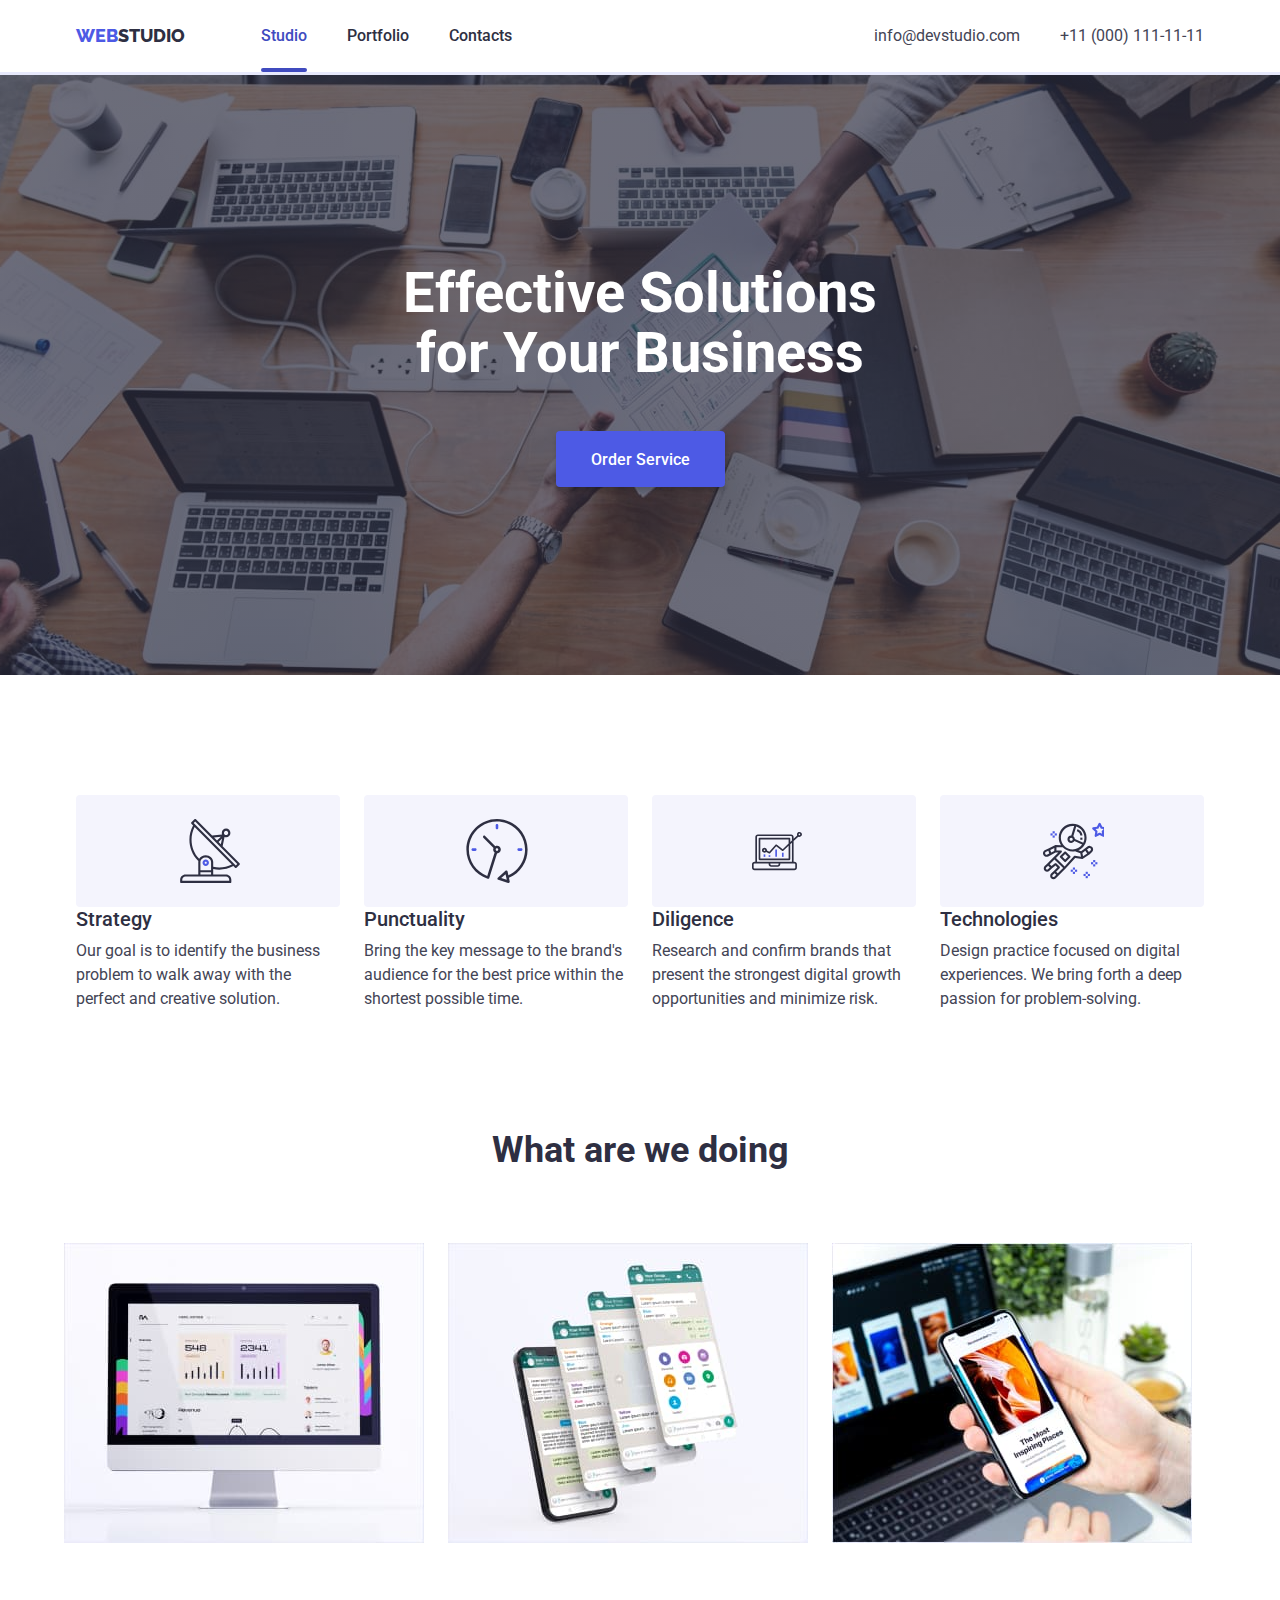
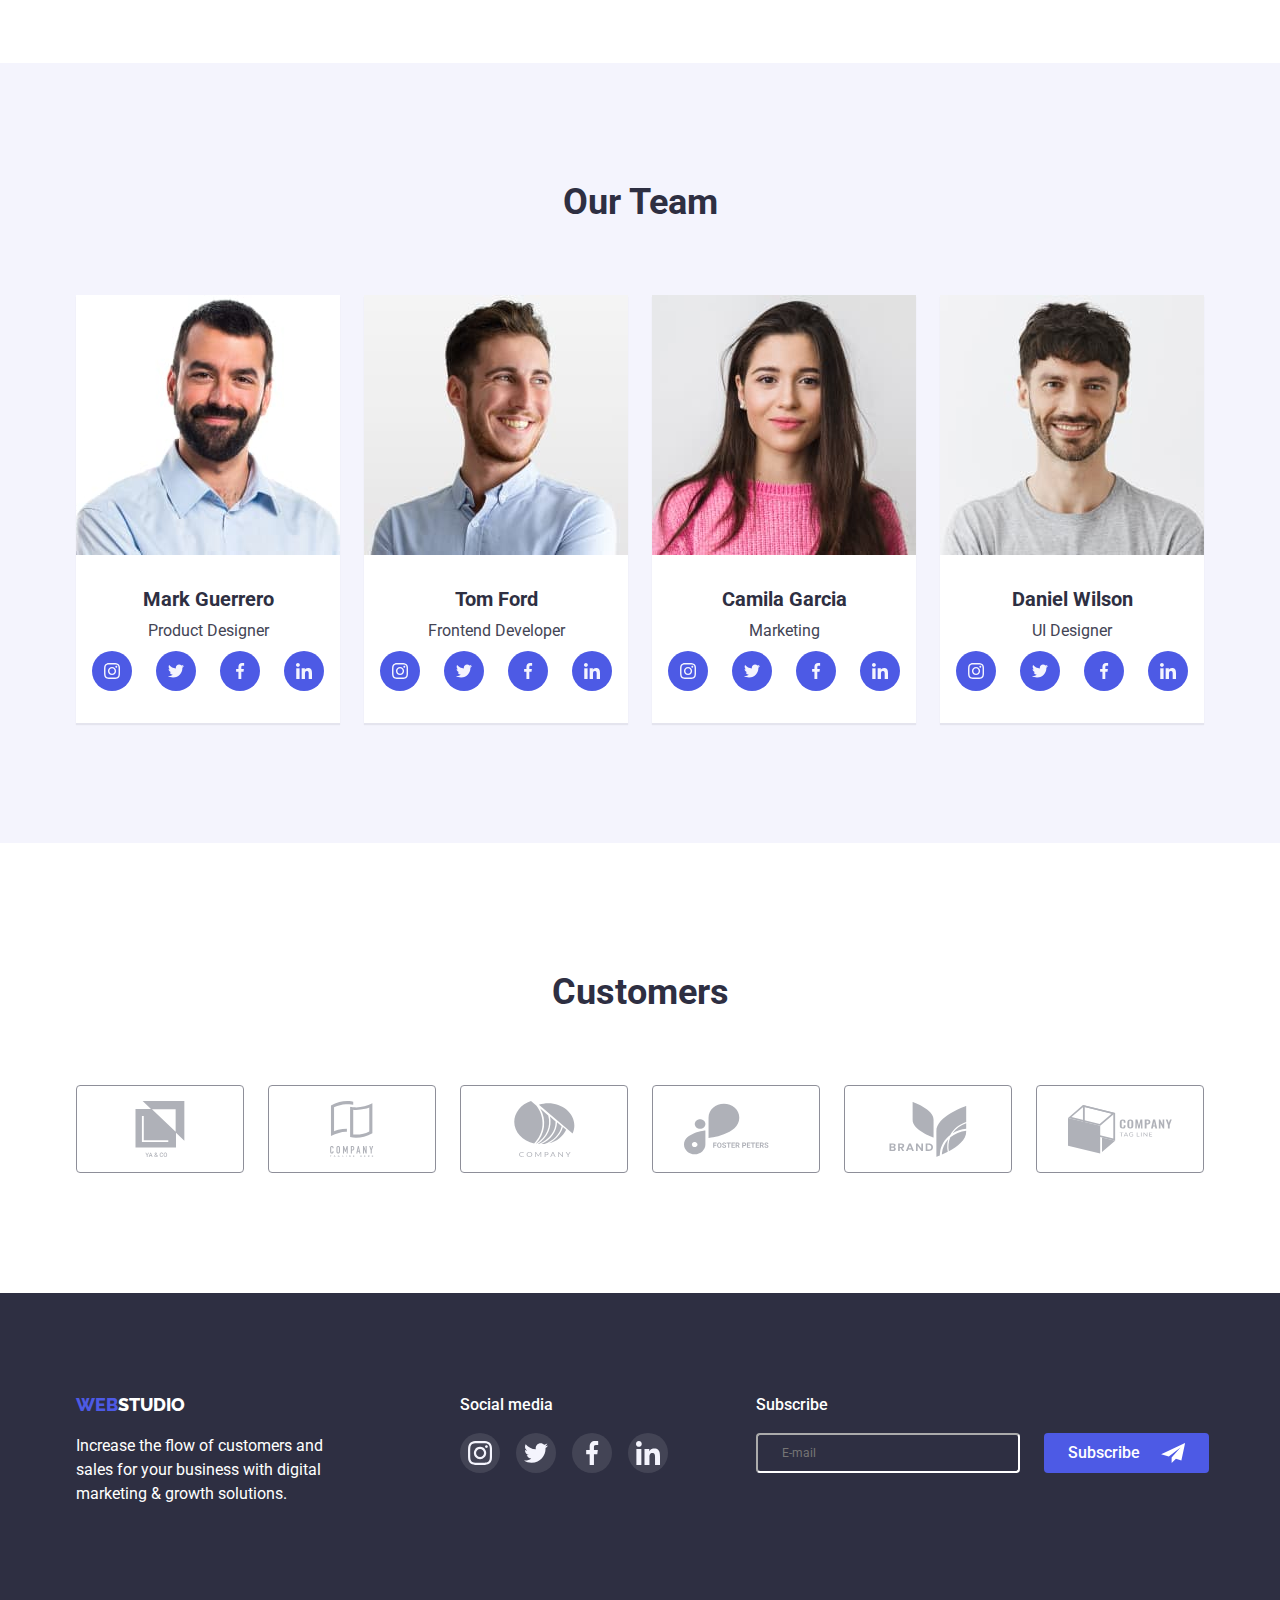
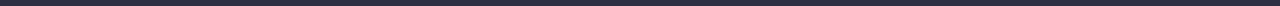
==== index.html @ 84e503ff "modal" ====
<!DOCTYPE html>
<html lang="en">
  <head>
    <meta charset="utf-8" />
    <meta name="viewport" content="width=device-width, initial-scale=1.0" />
    <title>document</title>
    <!--Fonts-->
    <link rel="preconnect" href="https://fonts.googleapis.com" />
    <link rel="preconnect" href="https://fonts.gstatic.com" crossorigin />
    <link
      rel="stylesheet"
      href="https://cdnjs.cloudflare.com/ajax/libs/modern-normalize/1.0.0/modern-normalize.min.css"
    />
    <link
      href="https://fonts.googleapis.com/css2?family=Raleway:wght@800&family=Roboto:wght@400;500;700&display=swap"
      rel="stylesheet"
    />
    <!--Styles-->
    <link rel="stylesheet" href="./css/styles.css" />
  </head>
  <body>
    <header class="header">
      <div class="container container-header">
        <nav class="nav">
          <a class="webstudioheader" href="./index.html"
            ><span>Web</span>Studio</a
          >
          <ul class="ul-head-menu">
            <li class="head-menu-link">
              <a class="head-menu current" href="./index.html">Studio</a>
            </li>
            <li class="head-menu-link">
              <a class="head-menu" href="./portfolio.html">Portfolio</a>
            </li>
            <li class="head-menu-link">
              <a class="head-menu" href="">Contacts</a>
            </li>
          </ul>
        </nav>
        <address class="address">
          <!--контакти-->
          <ul class="ul-contacts">
            <li>
              <a class="contacts" href="mailto:info@devstudio.com"
                >info@devstudio.com</a
              >
            </li>
            <li>
              <a class="contacts" href="tel:+110001111111"
                >+11 (000) 111-11-11</a
              >
            </li>
          </ul>
        </address>
      </div>
    </header>
    <main>
      <section class="main-title-section">
        <div class="container">
          <h1 class="main-title">
            Effective Solutions<br />
            for Your Business
          </h1>
          <!--button-->
          <button class="order-service" type="button" data-modal-open>
            Order Service
          </button>
        </div>
      </section>
      <section class="section">
        <div class="container">
          <h2 hidden class="visually-hidden">brews</h2>
          <ul class="brews-text">
            <li class="description-list">
              <div class="description-div-svg">
                <svg class="description-svg">
                  <use href="./images/icons.svg#icon-anten"></use>
                </svg>
              </div>
              <h3 class="third-title">Strategy</h3>
              <p class="description">
                Our goal is to identify the business problem to walk away with
                the perfect and creative solution.
              </p>
            </li>
            <li class="description-list">
              <div class="description-div-svg">
                <svg class="description-svg">
                  <use href="./images/icons.svg#icon-clock"></use>
                </svg>
              </div>
              <h3 class="third-title">Punctuality</h3>
              <p class="description">
                Bring the key message to the brand's audience for the best price
                within the shortest possible time.
              </p>
            </li>
            <li class="description-list">
              <div class="description-div-svg">
                <svg class="description-svg">
                  <use href="./images/icons.svg#icon-laptop"></use>
                </svg>
              </div>
              <h3 class="third-title">Diligence</h3>
              <p class="description">
                Research and confirm brands that present the strongest digital
                growth opportunities and minimize risk.
              </p>
            </li>
            <li class="description-list">
              <div class="description-div-svg">
                <svg class="description-svg">
                  <use href="./images/icons.svg#icon-astronaut"></use>
                </svg>
              </div>
              <h3 class="third-title">Technologies</h3>
              <p class="description">
                Design practice focused on digital experiences. We bring forth a
                deep passion for problem-solving.
              </p>
            </li>
          </ul>
        </div>
      </section>
      <section class="section-what">
        <div class="container">
          <h2 class="second-title">What are we doing</h2>
          <ul class="what-we-are-doing">
            <li class="what-li">
              <img src="./images/imac.jpg" alt="IMAC" width="360" />
            </li>
            <li class="what-li">
              <img src="./images/phone.jpg" alt="Phone" width="360" />
            </li>
            <li class="what-li">
              <img src="./images/app.jpg" alt="Application" width="360" />
            </li>
          </ul>
        </div>
      </section>
      <!--команда-->
      <section class="our-team">
        <div class="container">
          <h2 class="second-title">Our Team</h2>
          <ul class="team-members">
            <li class="team-members-class">
              <img src="./images/mark.jpg" alt="Mark Photo" width="264" />
              <div class="member-div">
                <h3 class="team-member">Mark Guerrero</h3>
                <p class="member-profession">Product Designer</p>
                <ul class="socials">
                  <li class="social-list">
                    <a class="social-link" href="#">
                      <svg class="social-svg-team">
                        <use href="./images/icons.svg#icon-instagram"></use>
                      </svg>
                    </a>
                  </li>
                  <li class="social-list">
                    <a class="social-link" href="#">
                      <svg class="social-svg-team">
                        <use href="./images/icons.svg#icon-twitter"></use>
                      </svg>
                    </a>
                  </li>
                  <li class="social-list">
                    <a class="social-link" href="#">
                      <svg class="social-svg-team">
                        <use href="./images/icons.svg#icon-facebook"></use>
                      </svg>
                    </a>
                  </li>
                  <li class="social-list">
                    <a class="social-link" href="#">
                      <svg class="social-svg-team">
                        <use href="./images/icons.svg#icon-linkedin"></use>
                      </svg>
                    </a>
                  </li>
                </ul>
              </div>
            </li>
            <li class="team-members-class">
              <img src="./images/tom.jpg" alt="Tom photo" width="264" />
              <div class="member-div">
                <h3 class="team-member">Tom Ford</h3>
                <p class="member-profession">Frontend Developer</p>
                <ul class="socials">
                  <li class="social-list">
                    <a class="social-link" href="#">
                      <svg class="social-svg-team">
                        <use href="./images/icons.svg#icon-instagram"></use>
                      </svg>
                    </a>
                  </li>
                  <li class="social-list">
                    <a class="social-link" href="#">
                      <svg class="social-svg-team">
                        <use href="./images/icons.svg#icon-twitter"></use>
                      </svg>
                    </a>
                  </li>
                  <li class="social-list">
                    <a class="social-link" href="#">
                      <svg class="social-svg-team">
                        <use href="./images/icons.svg#icon-facebook"></use>
                      </svg>
                    </a>
                  </li>
                  <li class="social-list">
                    <a class="social-link" href="#">
                      <svg class="social-svg-team">
                        <use href="./images/icons.svg#icon-linkedin"></use>
                      </svg>
                    </a>
                  </li>
                </ul>
              </div>
            </li>
            <li class="team-members-class">
              <img src="./images/camilla.jpg" alt="Camilla photo" width="264" />

              <div class="member-div">
                <h3 class="team-member">Camila Garcia</h3>
                <p class="member-profession">Marketing</p>
                <ul class="socials">
                  <li class="social-list">
                    <a class="social-link" href="#">
                      <svg class="social-svg-team">
                        <use href="./images/icons.svg#icon-instagram"></use>
                      </svg>
                    </a>
                  </li>
                  <li class="social-list">
                    <a class="social-link" href="#">
                      <svg class="social-svg-team">
                        <use href="./images/icons.svg#icon-twitter"></use>
                      </svg>
                    </a>
                  </li>
                  <li class="social-list">
                    <a class="social-link" href="#">
                      <svg class="social-svg-team">
                        <use href="./images/icons.svg#icon-facebook"></use>
                      </svg>
                    </a>
                  </li>
                  <li class="social-list">
                    <a class="social-link" href="#">
                      <svg class="social-svg-team">
                        <use href="./images/icons.svg#icon-linkedin"></use>
                      </svg>
                    </a>
                  </li>
                </ul>
              </div>
            </li>
            <li class="team-members-class">
              <img src="./images/daniel.jpg" alt="Daniel photo" width="264" />
              <div class="member-div">
                <h3 class="team-member">Daniel Wilson</h3>
                <p class="member-profession">UI Designer</p>
                <ul class="socials">
                  <li class="social-list">
                    <a class="social-link" href="#">
                      <svg class="social-svg-team">
                        <use href="./images/icons.svg#icon-instagram"></use>
                      </svg>
                    </a>
                  </li>
                  <li class="social-list">
                    <a class="social-link" href="#">
                      <svg class="social-svg-team">
                        <use href="./images/icons.svg#icon-twitter"></use>
                      </svg>
                    </a>
                  </li>
                  <li class="social-list">
                    <a class="social-link" href="#">
                      <svg class="social-svg-team">
                        <use href="./images/icons.svg#icon-facebook"></use>
                      </svg>
                    </a>
                  </li>
                  <li class="social-list">
                    <a class="social-link" href="#">
                      <svg class="social-svg-team">
                        <use href="./images/icons.svg#icon-linkedin"></use>
                      </svg>
                    </a>
                  </li>
                </ul>
              </div>
            </li>
          </ul>
        </div>
      </section>
      <section class="customers">
        <div class="container">
          <h2 class="second-title">Customers</h2>
          <ul class="customers-ul">
            <li class="customer-li">
              <a class="customer-link" href="#">
                <svg class="customer-svg">
                  <use href="./images/icons.svg#icon-yaco"></use>
                </svg>
              </a>
            </li>
            <li class="customer-li">
              <a class="customer-link" href="#">
                <svg class="customer-svg">
                  <use href="./images/icons.svg#icon-company"></use>
                </svg>
              </a>
            </li>
            <li class="customer-li">
              <a class="customer-link" href="#">
                <svg class="customer-svg">
                  <use href="./images/icons.svg#icon-company2 "></use>
                </svg>
              </a>
            </li>
            <li class="customer-li">
              <a class="customer-link" href="#">
                <svg class="customer-svg">
                  <use href="./images/icons.svg#icon-foster"></use>
                </svg>
              </a>
            </li>
            <li class="customer-li">
              <a class="customer-link" href="#">
                <svg class="customer-svg">
                  <use href="./images/icons.svg#icon-brand"></use>
                </svg>
              </a>
            </li>
            <li class="customer-li">
              <a class="customer-link" href="#">
                <svg class="customer-svg">
                  <use href="./images/icons.svg#icon-company3"></use>
                </svg>
              </a>
            </li>
          </ul>
        </div>
      </section>
    </main>
    <!--footer-->
    <footer class="footer">
      <div class="container container-footer">
        <div>
          <a class="webstudiofooter" href="./index.html"
            ><span>Web</span>Studio</a
          >
          <p class="footer-text">
            Increase the flow of customers and sales for your business with
            digital marketing & growth solutions.
          </p>
        </div>
        <div class="social-footer">
          <p class="footer-title">Social media</p>
          <ul class="socials-ul-footer">
            <li class="social-list-footer">
              <a class="social-link-footer" href="#">
                <svg class="social-svg-footer">
                  <use href="./images/icons.svg#icon-instagram"></use>
                </svg>
              </a>
            </li>
            <li class="social-list-footer">
              <a class="social-link-footer" href="#">
                <svg class="social-svg-footer">
                  <use href="./images/icons.svg#icon-twitter"></use>
                </svg>
              </a>
            </li>
            <li class="social-list-footer">
              <a class="social-link-footer" href="#">
                <svg class="social-svg-footer">
                  <use href="./images/icons.svg#icon-facebook"></use>
                </svg>
              </a>
            </li>
            <li class="social-list-footer">
              <a class="social-link-footer" href="#">
                <svg class="social-svg-footer">
                  <use href="./images/icons.svg#icon-linkedin"></use>
                </svg>
              </a>
            </li>
          </ul>
        </div>
        <div class="Subsribe-footer">
          <p class="footer-title">Subscribe</p>
          <div class="subscribe-div">
            <form class="footer-form">
              <label class="user-email"></label>
              <input
                class="footer-input"
                type="email"
                name="user-email"
                placeholder="E-mail"
              />
            </form>

            <button class="button-subscribe" type="submit">
              Subscribe
              <svg class="subscribe-svg">
                <use href="./images/icons.svg#icon-subscribe"></use>
              </svg>
            </button>
          </div>
        </div>
      </div>
    </footer>
    <div class="backdrop is-hidden" data-modal>
      <div class="modal">
        <button class="modal-close" type="button" data-modal-close>
          <svg class="modal-close-svg">
            <use href="./images/icons.svg#icon-modal-close"></use>
          </svg>
        </button>
        <p class="modal-head">Leave your contacts and we will call you back</p>
        <form name="contact-form" autocomplete="off" novalidate>
          <label class="form-field-label">
            <span class="modal-form-input-span">Name</span>
            <span class="modal-form-input-div">
              <input
                class="form-input"
                type="text"
                name="user-name"
                required
                pattern="[A-Za-zА-Яа-я0-9]+$"
                minlength="2"
                title="Ім'я не може бути меншим за 2 символи."
              />
              <svg class="modal-name-svg">
                <use href="./images/icons.svg#icon-name"></use>
              </svg>
            </span>
          </label>

          <label class="form-field-label"
            ><span class="modal-form-input-span">Phone</span>
            <span class="modal-form-input-div">
              <input
                class="form-input"
                type="tel"
                name="phone"
                required
                pattern="[\+]\d{3}\s[\(]\d{2}[\)]\s\d{3}[\-]\d{2}[\-]\d{2}"
                minlength="13"
                maxlength="13"
                title="+xxx-xx-xxx-xx-xx"
              />
              <svg class="modal-name-svg">
                <use href="./images/icons.svg#icon-phone-modal"></use>
              </svg>
            </span>
          </label>

          <label class="form-field-label"
            ><span class="modal-form-input-span">Email</span>
            <span class="modal-form-input-div">
              <input class="form-input" type="email" name="email" required />
              <svg class="modal-name-svg">
                <use href="./images/icons.svg#icon-email"></use>
              </svg>
            </span>
          </label>
          <label class="form-label">
            <span class="modal-form-input-span">Comment</span>
            <textarea
              class="textarea"
              name="user-comment"
              placeholder="Text-input"
            >
            </textarea>
          </label>
          <div class="checkbox-div">
            <label class="checkbox-label"
              ><input class="checkbox" type="checkbox" name="Accept" />
              <span class="icon"></span
            ></label>
            <span class="user-policy">
              I accept the terms and conditions of the
              <a class="privacy-link" href="">Privacy Policy</a>
            </span>
          </div>
          <div class="modal-button-send">
            <button class="modal-send" type="submit">Send</button>
          </div>
        </form>
      </div>
    </div>
    <script src="./js/modal.js"></script>
  </body>
</html>
---- css/styles.css ----
:root {
    --brand-color: #2E2F42;
    /*navy blue*/
    --primary-Brand: #4D5AE5;
    --pressed-state: #404BBF;
    /*ocean blue*/
    --success: #31D0AA;
    --text: #434455;
    --subtleText: #8E8F99;
    --accent: #E7E9FC;
    --light: #F4F4FD;
    --modal-overlay: #2E2F42;
    --hero-background: #2E2F42;
    --white: #ffffff;
    --customer-gray: #AFB1B8;
}

*::before,
*::after {
    box-sizing: inherit;
}
body {
    color: var(--text);
    background-color: var(--white);
    font-family: 'Roboto', Sans-Serif;
    font-size: 16px;
    line-height: 1.5;
    }
h1,
h2,
h3,
h4,
h5,
h6,
p {
    margin: 0px;}

ul {
    margin: 0;
    padding: 0;
    list-style: none;
}

img {
    display: block
}
     /* CONTAINER */
     .container {
    padding-right: 15px;
    padding-left: 15px;
    width: 100%;
    max-width: 1158px;
    margin: 0 auto;}

    /* CONTAINER-HEADER */
     .container-header {
    display: flex;
        }
    /* CONTAINER-footer */
    .container-footer {
        display: flex;
        justify-content: left;
    }
    /* album-container */
    .album-container {
        display: flex;
        }
    /*nav-button-container*/
 
.header {
    display: flex;
    align-items: center;
    flex-wrap: nowrap;
    border-bottom: solid;
    color: var(--accent);
    justify-content: space-between;
}
.main-title-section {
    background-image:linear-gradient(rgba(46, 47, 66, 0.7), rgba(46, 47, 66, 0.7)), url(../images/bcg-title.jpg);
    background-repeat: no-repeat;
    padding-top: 188px;
    padding-bottom: 188px;
    background-position: center;
    text-align: center;
    background-size: cover;
    max-width: 1440px;
    margin: 0 auto;
}
.main-title {
    margin-top: 0px;
    margin-bottom: 48px;
    color: var(--white);
    list-style: none;
    text-align: center;
    font-size: 56px;
    line-height: 1.072;
}
.nav {
    display: flex;
    align-items: center;
    
}

/* Logo */
.webstudioheader {
    font-family: 'Raleway', Sans-Serif;
    text-decoration: none;
    color: #2E2F42;
    text-transform: uppercase;
    font-size: 18px;
    line-height: 1.333;
    font-weight: 800;
    margin-right: 76px;

}

span {
    color: var(--primary-Brand);
}

.webstudiofooter {
    font-family: 'Raleway', Sans-Serif;
    text-decoration: none;
    color: var(--white);
    text-transform: uppercase;
    font-size: 18px;
    line-height: 1.333;
    font-weight: 800;
}

.brews-text {
    list-style: none;
    display: flex;
    align-items: center;
    justify-content: center;
}

.what-we-are-doing {
    list-style: none;
    display: flex;
    align-items: center;
    justify-content: center;   
}

.what-li{
    margin-right: 24px;
}

.what-li:last-child{padding-right: 0px;}

.section-what{
    padding-bottom: 120px;
    
}

/*button*/
.order-service {
    display: inline-block;
    padding: 16px 32px;
    min-width: 169px;
    text-align: center;
    height: 56px;
    border: 1px solid transparent;
    color: var(--white);
    background-color: var(--primary-Brand);
    box-shadow: 0px 4px 4px rgba(0, 0, 0, 0.15);
    border-radius: 4px;
    cursor: pointer;
    font-size: 16px;
    line-height: 1.5;
    font-weight: 500;
    font-family: inherit;
    transition-duration: 250ms;
    transition-timing-function: cubic-bezier(0.4, 0, 0.2, 1);
    transition-property: background-color;
}

.order-service:hover {
    display: inline-block;
    color: var(--white);
    background-color: var(--pressed-state);
}

.button {
    margin: 0 auto;
    display: block;
    font-family: inherit;
}

/*button-portfolio*/
.nav-button {
    display: inline-block;
    padding: 16px 32px;
    min-width: 69px;
    text-align: center;
    height: 48px;
    border: 1px solid transparent;
    color: var(--primary-Brand);
    background-color: var(--light);
    border-radius: 4px;
    padding: 12px 24px 12px 24px;
    cursor: pointer;
    font-size: 16px;
    line-height: 1.5;
    font-weight: 500;
    font-family: inherit;
    transition-duration: 250ms;
    transition-timing-function: cubic-bezier(0.4, 0, 0.2, 1);
    transition-property: color, background-color, box-shadow, background-color;
}

.nav-button:hover,
.nav-button:focus {
    color: var(--light);
    background-color: var(--pressed-state);
    box-shadow: 0px 3px 1px rgba(0, 0, 0, 0.1),
        0px 2px 1px rgba(0, 0, 0, 0.08),
        0px 2px 2px rgba(0, 0, 0, 0.12);
}
.nav-button-li {
    margin-right: 24px;

}

.ul-head-menu {
    display: flex;
    list-style: none;
    gap: 40px;
}

.head-menu {
    display: inline-block;
    padding: 24px 0;
    color: var(--brand-color);
    text-decoration: none;
    font-size: 16px;
    line-height: 1.5;
    font-weight: 500;
    margin-right: 40px;
    position: relative;
    transition-duration: 250ms;
    transition-timing-function: cubic-bezier(0.4, 0, 0.2, 1);
    transition-property: color;
}
.head-menu:last-child {margin-right: 0;}

.head-menu:hover,
.head-menu:focus {
    color: var(--pressed-state);
}
.current {
    color: var(--pressed-state);
}
.current::after {
    position: absolute;
    display: block;
    bottom: 0;
    left: 0;
    width: 100%;
    height: 4px;
    background-color: var(--pressed-state);
    border-radius: 2px;
    content: '';
}
.section,
.our-team {padding: 120px 0px;}

.ul-contacts {
    display: flex;
    list-style: none;
    gap: 40px;
}

.section-nav-button {
    list-style: none;
    display: flex;
    align-items: center;
    justify-content: center;
    margin-bottom: 72px;
    margin-top: -24px;
}
/*галерея*/
.album {
    display: flex;
    flex-wrap: wrap;
    list-style: none;
    gap: 24px;
}
.album-list {
    cursor: pointer;
    flex-basis:calc((100% - 2*24px) / 3);}


.album-link{
    display: block;
    transition-duration: 250ms;
    transition-timing-function: cubic-bezier(0.4, 0, 0.2, 1);
    transition-property: box-shadow;

}
.album-link:hover,
.album-link:focus {
    box-shadow:
        0px 1px 6px rgba(46, 47, 66, 0.08),
        0px 1px 1px rgba(46, 47, 66, 0.16),
        0px 2px 1px rgba(46, 47, 66, 0.08);
}
.address {
    display: flex;
    font-style: normal;
    align-items: center;
    justify-content: flex-end;
    margin-left: auto;
}

.contacts {
    color: var(--text);
    text-decoration: none;
    font-size: 16px;
    line-height: 1.5;
    transition-duration: 250ms;
    transition-timing-function: cubic-bezier(0.4, 0, 0.2, 1);
    transition-property: color;
}

.contacts:hover,
.contacts:focus {
    color: var(--pressed-state);
}

.second-title {
    color: var(--brand-color);
    font-size: 36px;
    line-height: 1.11;
    font-weight: 700;
    text-align: center;
    margin-bottom: 72px;
}

.third-title {
    color: var(--brand-color);
    font-size: 20px;
    line-height: 1.2;
    font-weight: 500;
    margin-bottom: 8px;
}
.visually-hidden {
    position: absolute;
    width: 1px;
    height: 1px;
    margin: -1px;
    border: 0;
    padding: 0;
    white-space: nowrap;
    clip-path: inset(100%);
    clip: rect(0 0 0 0);
    overflow: hidden;
}
.description-list{
    margin-right: 24px;
    width: 100%;
    height: 100%;

}
.description-list:last-child {
    margin-right: 0;
}

.description {
    color: var(--text);
    font-size: 16px;
    line-height: 1.5;
}
.description-svg{
    width: 64px;
    height: 64px;

}

.pic-head {
    color: var(--text);
    font-size: 20px;
    line-height: 1.2;
    font-weight: 500;
    margin-bottom: 8px;
}
.description-div {
    padding-left: 16px;
    padding-bottom: 32px;
    padding-top: 32px;
    border-right: solid;
    border-left: solid;
    border-bottom: solid;
    color: var(--accent);
    border-radius: 4px;
    background-color: var(--white);
    border: 1px solid var(--accent);
}


.description-div-svg {
    display: flex;
    align-items: center;
    justify-content: center;
    border: 1px solid transparent;
    border-radius: 4px;
    background-color: var(--light);
    width: 264px;
    height: 112px;
}
.description-image {
    position: relative;
    overflow: hidden;
    width: 360px;
    transition-duration: 250ms;
    transition-timing-function: cubic-bezier(0.4, 0, 0.2, 1);
    transition-property: all;
}

.description-div-text {
    background-color: var(--primary-Brand);
    color: var(--light);
    position: absolute;
    top:0;
    left:0;
    width: 100%;
    height: 100%;
    transform: translateY(100%);
    transition: transform 250ms;
    transition-timing-function: cubic-bezier(0.4, 0, 0.2, 1);
    transition-property: all;
    
    
}
.card-text {
    padding: 40px 32px 0px 32px;
}

.album-list:hover .description-div-text, 
.album-list:focus .description-div-text {
    transform: translateY(0%);
}
/*команда*/
.our-team {
    display: flex;
    justify-content: center;
    background-color: var(--light);
}

.team-members {
    list-style: none;
    display: flex;
}

.team-member {
    color: var(--brand-color);
    background-color: var(--white);
    font-size: 20px;
    line-height: 1.2;
    text-align: center;
    margin-bottom: 8px;

}
.team-members-class{
    background-color: var(--white);
    margin-right: 24px;
    box-shadow: 0px 1px 1px 0px #2E2F4229;
    box-shadow: 0px 2px 1px 0px #2E2F4214;
}
.team-members-class:last-child{
    padding-right: 0px;
    margin-right: 0px;
}

.member-profession {
    color: var(--text);
    font-size: 16px;
    line-height: 1.5;
    text-align: center;
    margin-bottom: 8px;
}
.member-div {
    padding-top: 32px;
    padding-bottom: 32px;}

/*footer*/
.footer {
    background-color: var(--brand-color);
    padding-top: 100px;
    padding-bottom: 100px;
    display: flex;
}

.footer-text {
    color: var(--white);
    font-size: 16px;
    line-height: 1.5;
    width: 264px;
    margin-top: 16px;
    margin-right: 120px;
}
.footer-title {
    color: var(--white);
    font-size: 16px;
    line-height: 1.5;
    font-weight: 500;
    margin-bottom: 16px;}


.social-list{
    width: 40px;
    height: 40px;
}

.social-link{
    display: flex;
    align-items: center;
    justify-content: center;
    background-color: var(--primary-Brand);
    border-radius: 50%;
    width: 100%;
    height: 100%;
    transition-duration: 250ms;
    transition-timing-function: cubic-bezier(0.4, 0, 0.2, 1);
    transition-property: background-color;
}
.social-link:hover,
.social-link:focus {
    background-color: var(--pressed-state);
}

.socials {
    display: flex;
    align-items: center;
    justify-content: center;
    gap: 24px;
}


.social-svg-team{
    display: flex;
    align-items: center;
    justify-content: center;
    width: 16px;
    height: 16px;
    fill: var(--light);

}
.customers {
    padding-top: 130px;
    padding-bottom: 120px;
}
.customers-ul {
    display: flex;
    align-items: center;
    justify-content: center;

}
.customer-link {
    display: flex;
    align-items: center;
    justify-content: center;
    width: 100%;
    height: 100%;
    transition-duration: 250ms;
    transition-timing-function: cubic-bezier(0.4, 0, 0.2, 1);
    transition-property: none;
}
.customer-link:hover .customer-svg,
.customer-link:focus .customer-svg {
    border-color: var(--pressed-state);
    fill: #404BBF;
}
.customer-svg {
    display: flex;
    align-items: center;
    justify-content: center;
    width: 104px;
    height: 56px;
    fill: var(--customer-gray);
    transition-duration: 250ms;
    transition-timing-function: cubic-bezier(0.4, 0, 0.2, 1);
    transition-property: fill;
}

.customer-li {
    width: 168px;
    height: 88px;
    margin-right: 24px;
    border: 1px solid #8E8F99;
    border-radius: 4px;
    transition-duration: 250ms;
    transition-timing-function: cubic-bezier(0.4, 0, 0.2, 1);
    transition-property: none;

}
.customer-li:last-child{
    margin-right: 0px;
}
.customer-li:hover,
.customer-li:focus {
    border-color: var(--pressed-state);
}

.socials-ul-footer {
    display: flex;
    align-items: center;
    justify-content: center;
}
.social-list-footer {
    display: flex;
    align-items: center;
    justify-content: center;
    width: 40px;
    height: 40px;
    margin-right: 16px;
}

.social-list-footer:last-child {
    margin-right: 0px;
}

.social-link-footer{display: flex;
    align-items: center;
    justify-content: center;
    border-radius: 50%;
    width: 100%;
    height: 100%;
    background-color: rgba(255, 255, 255, 0.1);
    transition-duration: 250ms;
    transition-timing-function: cubic-bezier(0.4, 0, 0.2, 1);
    transition-property: background-color;
}
.social-link-footer:hover,
.social-link-footer:focus {
    background-color: #31D0AA;
}


.social-svg-footer {
    display: flex;
    align-items: center;
    justify-content: center;
    width: 24px;
    height: 24px;
    fill: var(--light);
}
.social-footer {
    margin-right: 88px;
}
/*modal*/
.backdrop {
    position: fixed;
    top: 0;
    left: 0;
    display: flex;
    justify-content: center;
    align-items: center;
    width: 100%;
    height: 100%;
    padding: 20px 0;
    background-color: rgba(46, 47, 66, 0.4);
    transition: opacity 500ms, visibility 500ms;
}
.backdrop.is-hidden{
    opacity:0;
    visibility: hidden;
    pointer-events: none;
}
.modal{
    position: relative;
    max-width: 408px;
    max-height: 576px;
    height: 100%;
    background-color: rgba(252, 252, 252, 1);
    transition: transform 500ms;
    border-radius: 4px;
    padding-top: 72px;
    padding-left: 24px;
    padding-right: 24px;
    padding-bottom: 24px;
}
.backdrop.is-hidden .modal{
    transform: scale(0);
}

.modal-close {
    display: flex;
    position: absolute;
    justify-content: center;
    align-items: center;
    width: 24px;
    height: 24px;
    top: 24px;
    right: 24px;
    border-radius: 50%;
    cursor: pointer;
    color: var(--modal-overlay);
    border-color: rgba(0, 0, 0, 0.1);
    background-color: rgba(231, 233, 252, 1);
    transition-duration: 250ms;
    transition-timing-function: cubic-bezier(0.4, 0, 0.2, 1);
    transition-property: color, background-color;
    
}
.modal-close:focus,
.modal-close:hover {
    color: var(--white);
    background-color: rgba(64, 75, 191, 1);

}

    
.modal-close-svg {
    width: 8px;
    height: 8px;
    fill: currentColor;
    transition-duration: 250ms;
    transition-timing-function: cubic-bezier(0.4, 0, 0.2, 1);
    transition-property: fill;
}

.modal-close-svg:focus 
.modal-close-svg:hover {
    fill: rgba(255, 255, 255, 1);

}
.modal-head {
    padding-bottom: 16px;
    font-family: 'Roboto', Sans-Serif;
    text-align: center;
    align-items: center;
    font-size: 16px;
    line-height: 1.5;
    font-weight: 500;
}
.modal-send {
    display: flex;
    align-items: center;
    justify-content: center;
    background-color: var(--primary-Brand);
    border: 1px solid transparent;
    border-radius: 4px;
    color: var(--white);
    width: 169px;
    height: 56px;
    cursor: pointer;
    text-align: center;
    box-shadow: 0px 4px 4px 0px rgba(0, 0, 0, 0.15);
    font-size: 16px;
    line-height: 1.5;
    font-weight: 500;
    font-family: inherit;
    transition-duration: 250ms;
    transition-timing-function: cubic-bezier(0.4, 0, 0.2, 1);
    transition-property: background-color; 
            }
        
.modal-send:hover {
    background-color: var(--pressed-state);
}

.modal-button-send{
    display: flex;
    justify-content: center;
    align-items: center;
    margin-bottom: 24px;
}

label{
    display: block;
}
.subscribe-footer {
    display: flex;
    align-items: center;
    justify-content: center;
}
.subscribe-div{
    display: flex;
    align-items: center;
    justify-content: space-between;
}
.button-subscribe{
    display: flex;
    align-items: center;
    justify-content: space-between;
    background-color: var(--primary-Brand);
    color: var(--white);
    width: 165px;
    height: 40px;
    padding-left: 24px;
    padding-right: 24px;
    padding-top: 8px;
    padding-bottom: 8px;
    cursor: pointer;
    border-radius: 4px;
    border: 1px;
    border-color: var(--primary-Brand);
    font-size: 16px;
    line-height: 1.5;
    font-weight: 500;
    font-family: inherit;
    transition-duration: 250ms;
    transition-timing-function: cubic-bezier(0.4, 0, 0.2, 1);
    transition-property: background-color;
    
}
.button-subscribe:focus
{
    background-color: var(--pressed-state);
}
.subscribe-svg{
    width: 24px;
    height: 20px;
    fill: var(--white);
}
.footer-form{
    margin-right: 24px;
    border-radius: 4px;
    background-color: transparent;
}
.footer-input{
    width: 264px;
    height: 40px;
    background-color: transparent;
    color: var(--white);
    font-size: 12px;
    line-height: 1.5;
    border-color: var(--white);
    border-radius: 4px;
    padding-left: 24px;
    
}

.form-field-label{
    position: relative;
    border-color: var(--brand-color);
}
.form-field-label:focus-within .modal-name-svg{
    outline: none;
    fill: var(--primary-Brand);
    border-color: var(--primary-Brand);
}
.form-field-label{
    display: block;
    color: var(--subtleText);
    font-size: 12px;
    line-height: 1.16;
    padding-bottom: 4px;
}
.form-input{
    padding-left: 30px;
    outline-color:var(--primary-Brand);
    width: 100%;
    height: 40px;
    transition-duration: 250ms;
    transition-timing-function: cubic-bezier(0.4, 0, 0.2, 1);
    transition-property: outline-color;
    font-size: 12px;
    line-height: 1.16;
    border: 1px solid rgba(142, 143, 153, 1) ;
    border-radius: 4px;
}

.form-label {
    border-color: var(--brand-color);
    color: var(--subtleText);
    font-size: 12px;
    line-height: 1.16;
    padding-top: 8px;
    margin-bottom: 16px;

}

.modal-name-svg{
    position: absolute;
    top: 50%;
    left: 16px;
    transform: translateY(-50%);
    width: 12px;
    height: 12px;
    fill: var(--brand-color);
    transition-duration: 250ms;
    transition-timing-function: cubic-bezier(0.4, 0, 0.2, 1);
    transition-property: fill;
}
textarea{
    resize: none;
    width: 360px;
    height: 120px;
    outline-color: var(--primary-Brand);
    font-size: 12px;
    line-height: 1.16;
    color: rgba(46, 47, 66, 0.4);
    border-color: rgba(142, 143, 153, 1);
    border-radius: 4px;
    padding: 8px 16px;
}
.checkbox-div input[type='checkbox']{
    display: flex;
    margin-left: 24px;
    font-size: 12px;
    line-height: 1.16;
    font-weight: 400;
    align-items: center;
    justify-content: space-between;
    width: 360px;
    height: 16px;
    flex-wrap: nowrap;
}

.checkbox-div{
    display: flex;
    margin-bottom: 24px;
}

.user-policy{
    font-size: 12px;
    line-height: 1.16;
    font-weight: 400;
}
    
    

.privacy-link {
    font-size: 12px;
    line-height: 1.33;
    font-weight: 400;
    text-decoration: underline;
    color: rgba(77, 90, 229, 1);

}
.checkbox {
    -webkit-appearance: none;
    -moz-appearance: none;
    appearance: none;
    display: flex;
    align-items: center;
    justify-content: space-between;
    position: absolute;
    width: 1px;
    height: 1px;
    margin: -1px;
    border: 0;
    padding: 0;
    white-space: nowrap;
    clip-path: inset(100%);
    clip: rect(0 0 0 0);
    overflow: hidden;
    
}
.icon{
    display: inline-block;
    width: 16px;
    height: 16px;
    background-color: #FCFCFC;
    border: 1px solid rgba(46, 47, 66, 0.4);
    border-radius: 2px;
    padding: 4px 3px;
    margin-right: 8px;
}
.checkbox:checked + .icon {
    background-color: var(--pressed-state);
    background-image:url('/images/checkbox.svg');
    background-size: contain;
    background-origin: content-box;
    background-repeat: no-repeat;
    background-position: center;}

.checkbox-label {
    display: flex;
    cursor: pointer;
    margin-left: 24px;
}
.modal-form-input-span{
    display: block;
    margin-bottom: 4px;
    color: rgba(142, 143, 153, 1);
}
.modal-form-input-div{
    display: block;
    position: relative ;
}
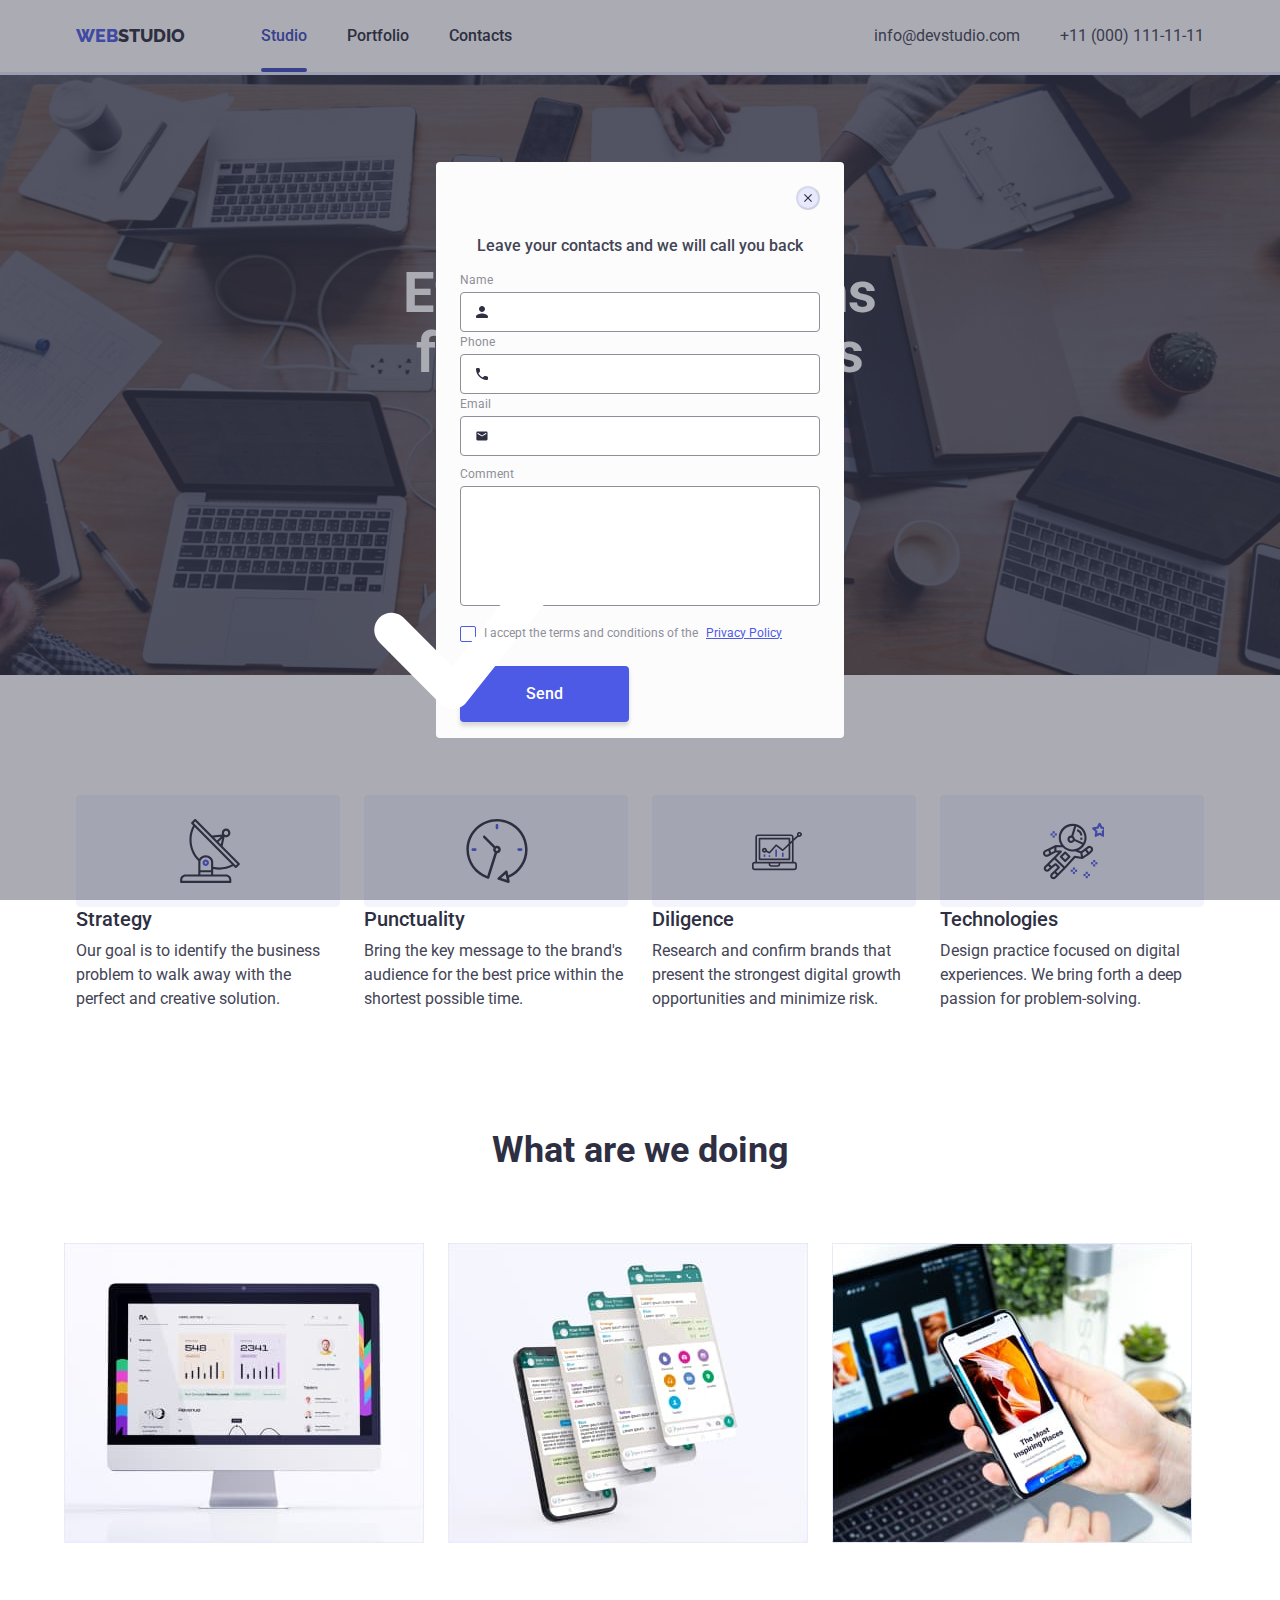
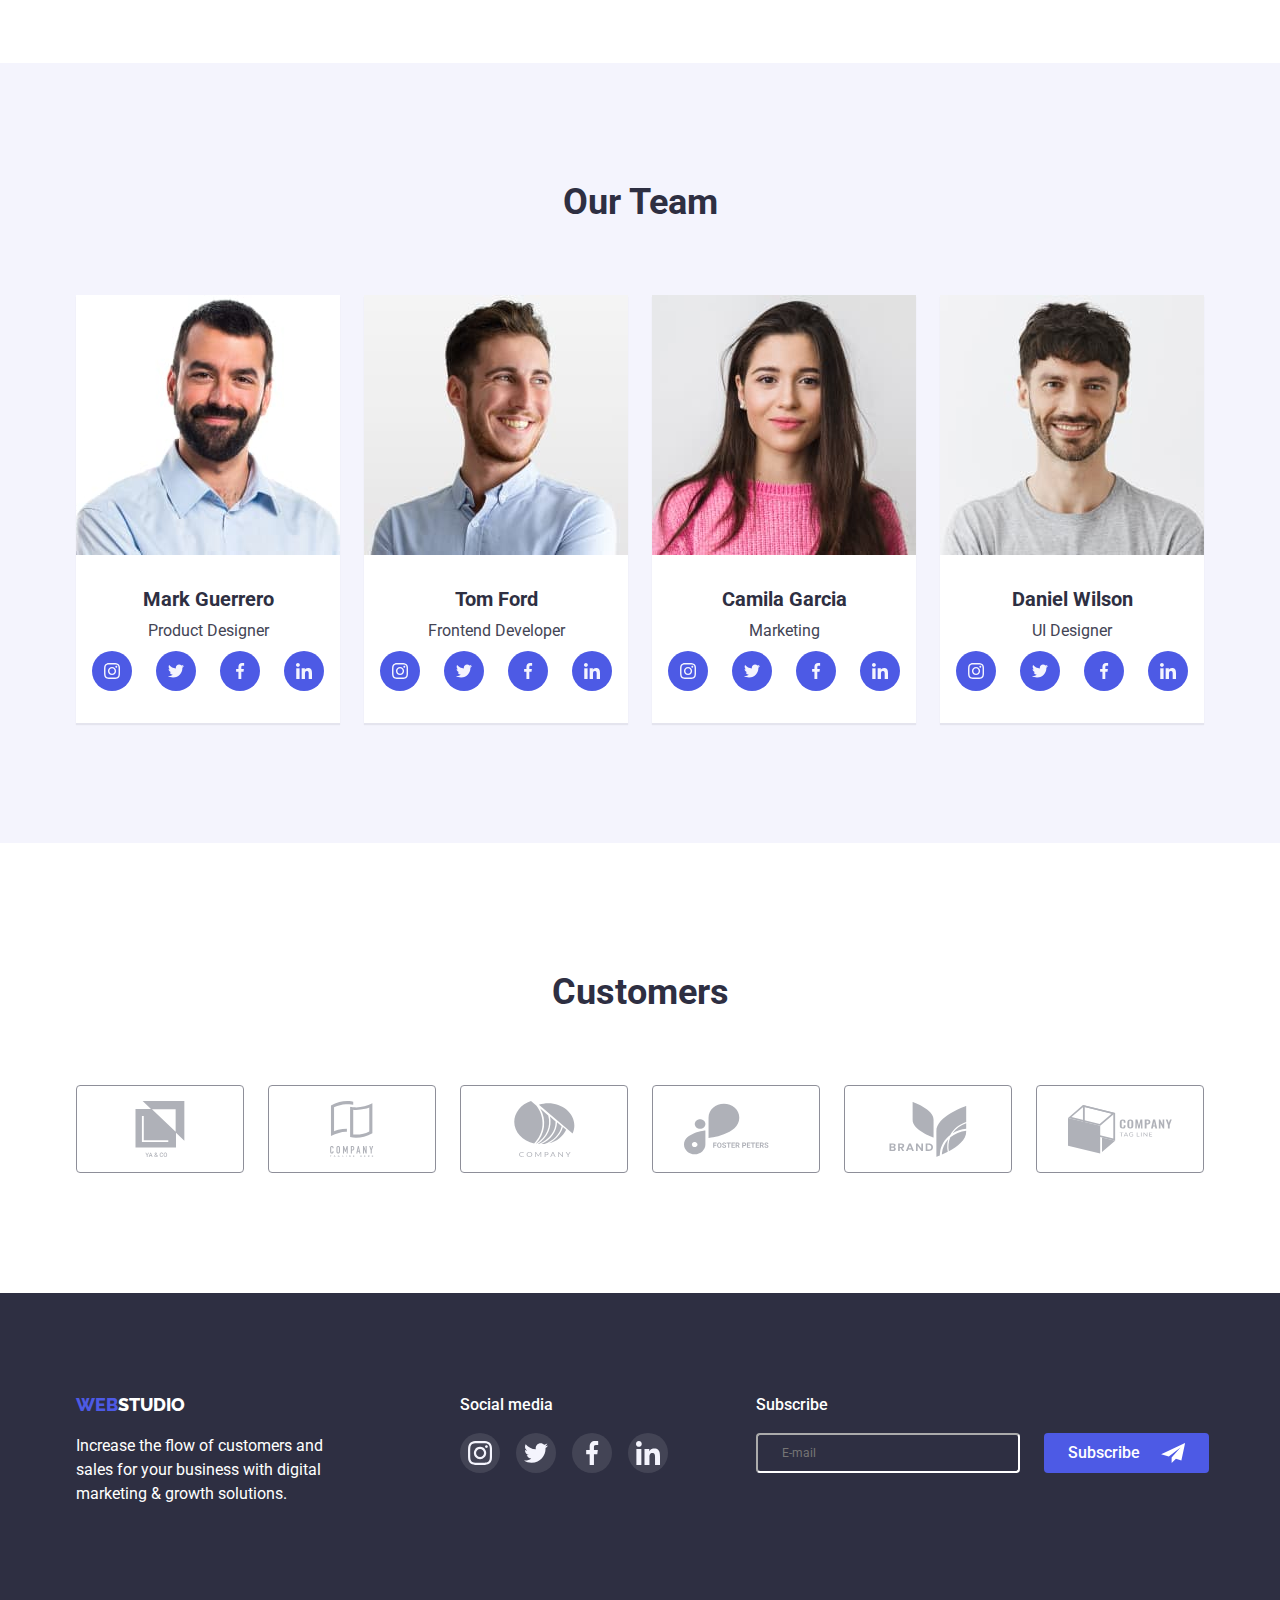
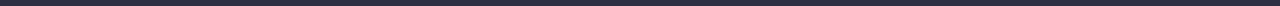
==== commit 191ba34c: "modal" ====
--- a/index.html
+++ b/index.html
@@ -413,7 +413,7 @@
         </div>
       </div>
     </footer>
-    <div class="backdrop is-hidden" data-modal>
+    <div class="backdrop" data-modal>
       <div class="modal">
         <button class="modal-close" type="button" data-modal-close>
           <svg class="modal-close-svg">
@@ -478,18 +478,23 @@
             </textarea>
           </label>
           <div class="checkbox-div">
-            <label class="checkbox-label"
-              ><input class="checkbox" type="checkbox" name="Accept" />
-              <span class="icon"></span
-            ></label>
-            <span class="user-policy">
-              I accept the terms and conditions of the
-              <a class="privacy-link" href="">Privacy Policy</a>
-            </span>
+            <input
+              class="checkbox"
+              type="checkbox"
+              id="checkbox-user"
+              name="Accept"
+            />
+            <div class="icon">
+              <svg class="checkbox-svg">
+                <use href="./images/icons.svg#icon-checbox-on"></use>
+              </svg>
+            </div>
+            <label for="checkbox-user" class="user-policy">
+              I accept the terms and conditions of the</label
+            >
+            <a class="privacy-link" href="">Privacy Policy</a>
           </div>
-          <div class="modal-button-send">
-            <button class="modal-send" type="submit">Send</button>
-          </div>
+          <button class="modal-send" type="submit">Send</button>
         </form>
       </div>
     </div>
--- a/css/styles.css
+++ b/css/styles.css
@@ -17,6 +17,8 @@
 
 *::before,
 *::after {
+    margin: 0;
+    padding: 0;
     box-sizing: inherit;
 }
 body {
@@ -827,7 +829,10 @@
     font-size: 12px;
     line-height: 1.5;
     border-color: var(--white);
-    border-radius: 4px;
+    border-radius: 4px;Fmargin: 0;
+        padding: 0;
+    margin: 0;
+    padding: 0;
     padding-left: 24px;
     
 }
@@ -895,32 +900,33 @@
     border-color: rgba(142, 143, 153, 1);
     border-radius: 4px;
     padding: 8px 16px;
-}
-.checkbox-div input[type='checkbox']{
-    display: flex;
-    margin-left: 24px;
+    transition-duration: 250ms;
+    transition-timing-function: cubic-bezier(0.4, 0, 0.2, 1);
+    transition-property: border-color;
+}
+.textarea:focus
+{
+border-color: var(--primary-Brand);}
+
+.checkbox-div input[type='checkbox']
+{
+    display: flex;
     font-size: 12px;
     line-height: 1.16;
     font-weight: 400;
     align-items: center;
     justify-content: space-between;
-    width: 360px;
     height: 16px;
     flex-wrap: nowrap;
-}
-
-.checkbox-div{
-    display: flex;
+    cursor: pointer;
+}
+
+.checkbox-div 
+{display: flex;
+    position: relative;
     margin-bottom: 24px;
 }
 
-.user-policy{
-    font-size: 12px;
-    line-height: 1.16;
-    font-weight: 400;
-}
-    
-    
 
 .privacy-link {
     font-size: 12px;
@@ -928,50 +934,40 @@
     font-weight: 400;
     text-decoration: underline;
     color: rgba(77, 90, 229, 1);
-
-}
-.checkbox {
+    font-size: 12px;
+    line-height: 1.32;
+    margin-left: 8px;
+    transition-property: color, text-decoration;
+    transition-duration: 250ms;
+    transition-timing-function:cubic-bezier(0.4, 0, 0.2, 1);
+
+}
+.privacy-link:hover
+.privacylink:focus
+{
+    color: var(--pressed-state);
+    text-decoration: underline var(--pressed-state);
+}
+.checkbox{
     -webkit-appearance: none;
     -moz-appearance: none;
     appearance: none;
-    display: flex;
-    align-items: center;
-    justify-content: space-between;
-    position: absolute;
-    width: 1px;
-    height: 1px;
-    margin: -1px;
-    border: 0;
-    padding: 0;
-    white-space: nowrap;
-    clip-path: inset(100%);
-    clip: rect(0 0 0 0);
-    overflow: hidden;
     
 }
-.icon{
-    display: inline-block;
-    width: 16px;
-    height: 16px;
-    background-color: #FCFCFC;
-    border: 1px solid rgba(46, 47, 66, 0.4);
-    border-radius: 2px;
-    padding: 4px 3px;
-    margin-right: 8px;
-}
-.checkbox:checked + .icon {
+.checkbox-svg{position: absolute;
+    top: 50%;
+    left: 50%;
+    transform: translate(-50%, -50%);
+    fill: var(--white);
+}
+.checkbox:checked + .checkbox-svg {
     background-color: var(--pressed-state);
-    background-image:url('/images/checkbox.svg');
+    border-color: var(--pressed-state);
     background-size: contain;
     background-origin: content-box;
     background-repeat: no-repeat;
     background-position: center;}
-
-.checkbox-label {
-    display: flex;
-    cursor: pointer;
-    margin-left: 24px;
-}
+ 
 .modal-form-input-span{
     display: block;
     margin-bottom: 4px;
@@ -980,4 +976,24 @@
 .modal-form-input-div{
     display: block;
     position: relative ;
+}
+.icon{
+    position: absolute;
+    top: 0;
+    left: 0;
+    width: 16px;
+    height: 16px;
+    border-radius: 2px;
+    border: 1px solid var(--primary-Brand);
+    transition-property: background-color, border-color;
+    transition-duration:250ms;
+    transition-timing-function: cubic-bezier(0.4, 0, 0.2, 1);
+}
+.user-policy {
+    display: flex;
+    position: relative;
+    padding-left: 24px;
+    font-size: 12px;
+    line-height: 1.32;
+    color: var(--subtleText);
 }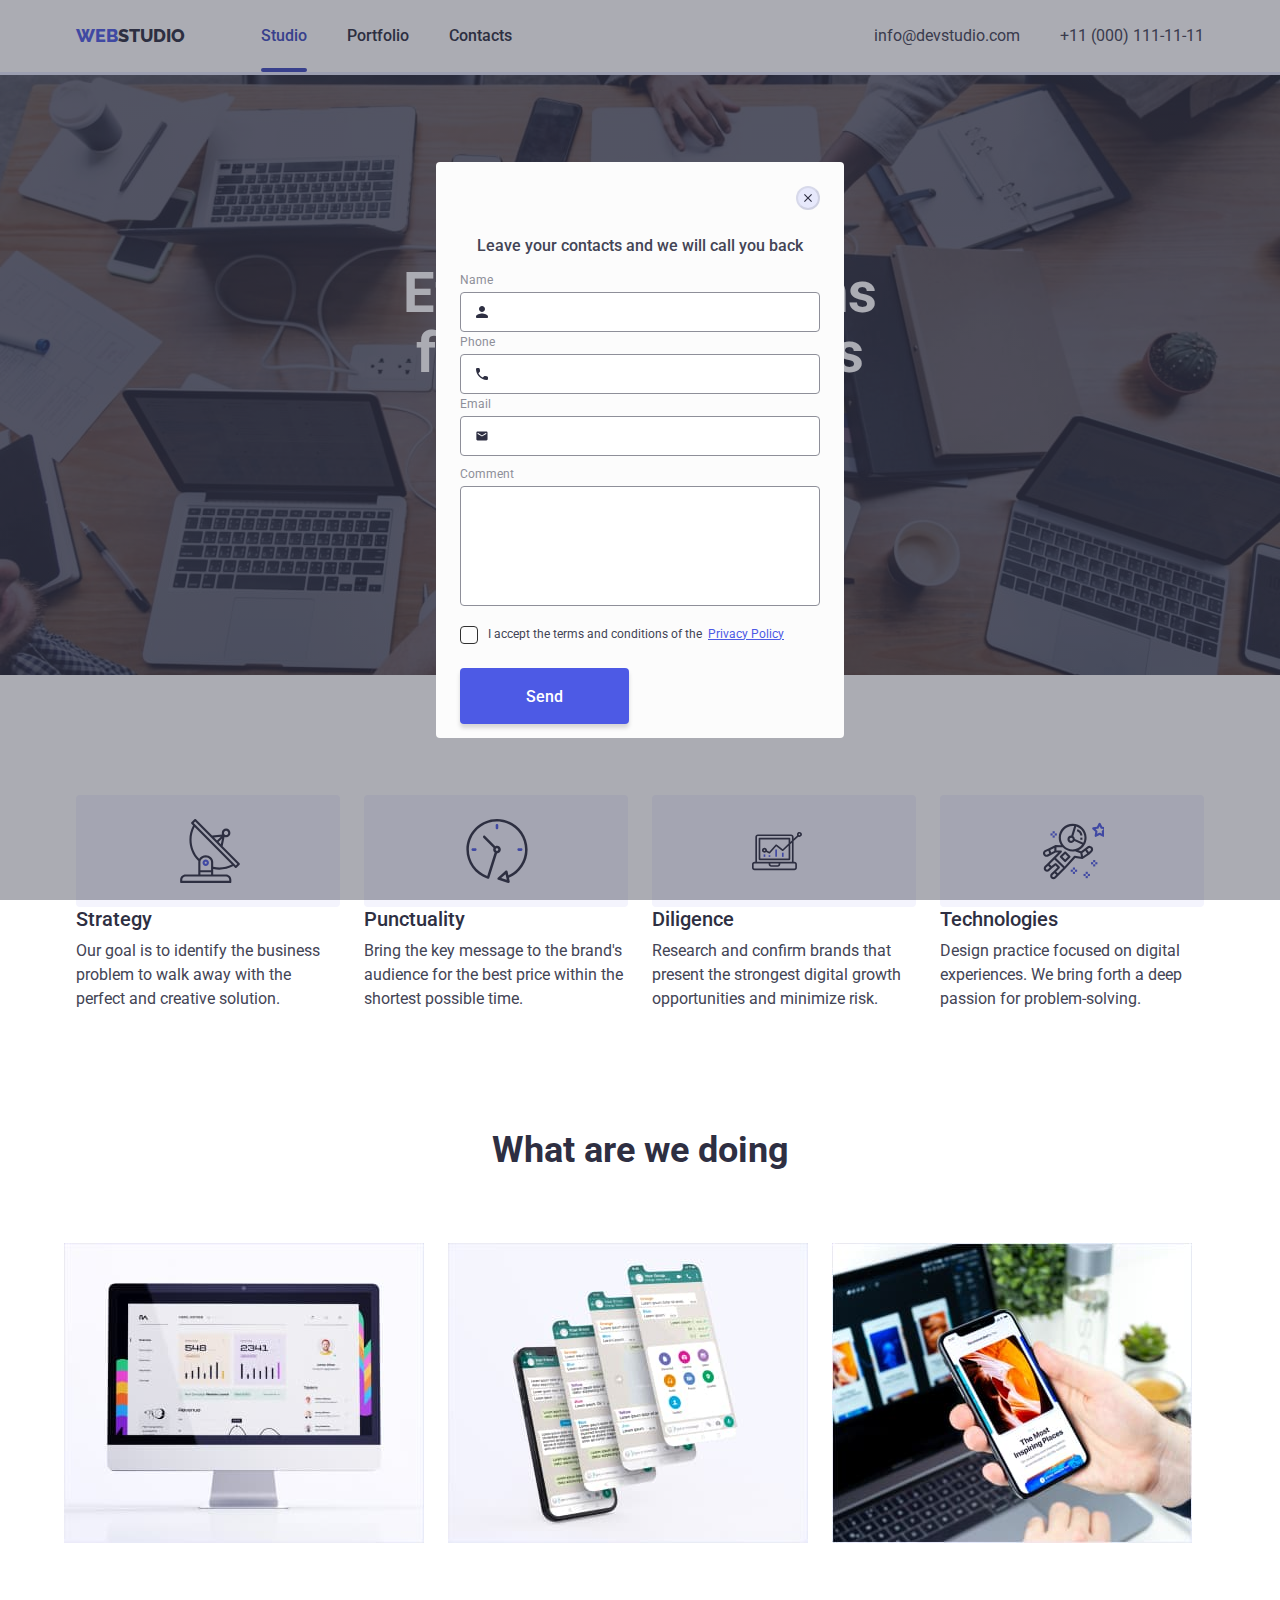
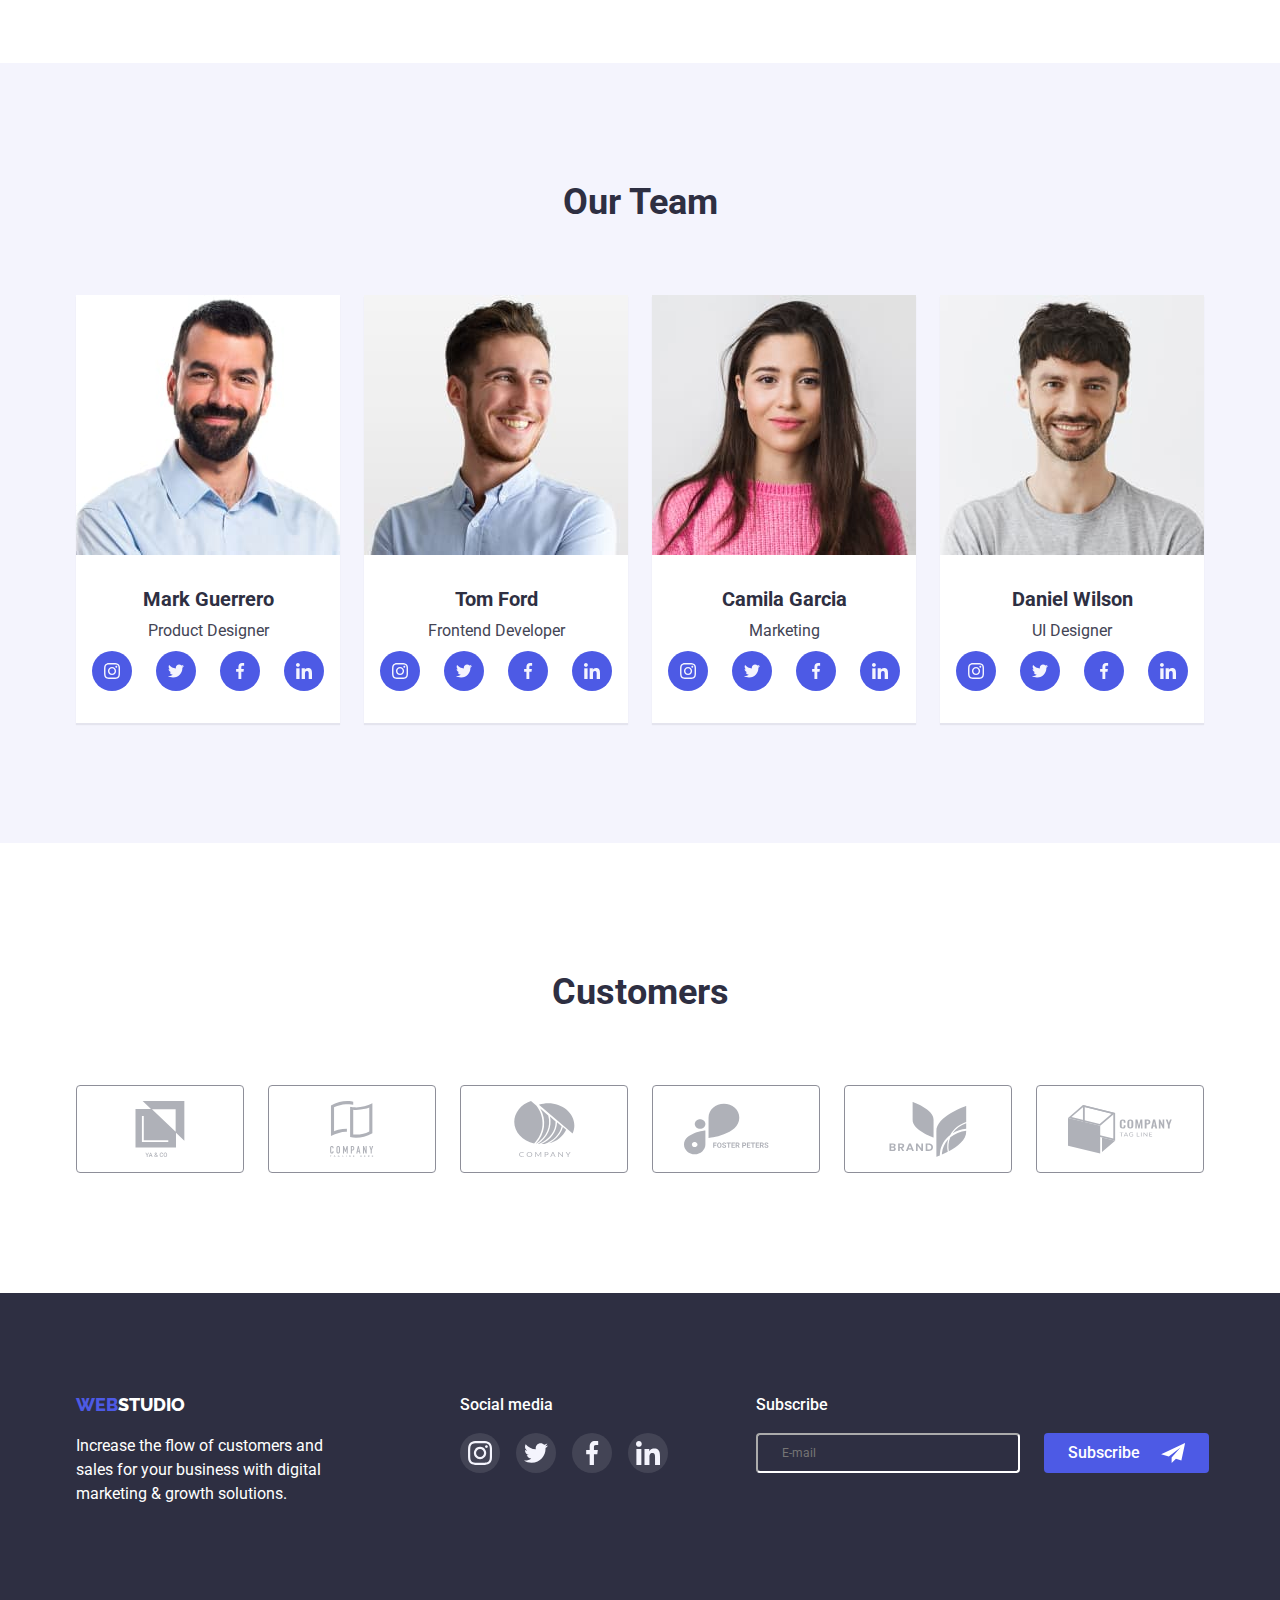
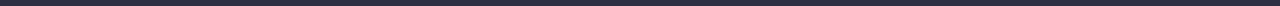
==== commit 5b306493: "modal" ====
--- a/index.html
+++ b/index.html
@@ -477,24 +477,17 @@
             >
             </textarea>
           </label>
-          <div class="checkbox-div">
-            <input
-              class="checkbox"
-              type="checkbox"
-              id="checkbox-user"
-              name="Accept"
-            />
-            <div class="icon">
-              <svg class="checkbox-svg">
-                <use href="./images/icons.svg#icon-checbox-on"></use>
-              </svg>
-            </div>
-            <label for="checkbox-user" class="user-policy">
-              I accept the terms and conditions of the</label
-            >
-            <a class="privacy-link" href="">Privacy Policy</a>
-          </div>
-          <button class="modal-send" type="submit">Send</button>
+          <input
+            class="modal-form-check visually-hidden"
+            type="checkbox"
+            id="user-policy"
+            name="user-policy"
+          />
+          <label for="user-policy" class="modal-form-check-desc">
+            I accept the terms and conditions of the &nbsp;
+            <a class="privacy-link" href="">Privacy Policy</a></label
+          >
+          <button class="modal-form-submit" type="submit">Send</button>
         </form>
       </div>
     </div>
--- a/css/styles.css
+++ b/css/styles.css
@@ -736,38 +736,8 @@
     line-height: 1.5;
     font-weight: 500;
 }
-.modal-send {
-    display: flex;
-    align-items: center;
-    justify-content: center;
-    background-color: var(--primary-Brand);
-    border: 1px solid transparent;
-    border-radius: 4px;
-    color: var(--white);
-    width: 169px;
-    height: 56px;
-    cursor: pointer;
-    text-align: center;
-    box-shadow: 0px 4px 4px 0px rgba(0, 0, 0, 0.15);
-    font-size: 16px;
-    line-height: 1.5;
-    font-weight: 500;
-    font-family: inherit;
-    transition-duration: 250ms;
-    transition-timing-function: cubic-bezier(0.4, 0, 0.2, 1);
-    transition-property: background-color; 
-            }
-        
-.modal-send:hover {
-    background-color: var(--pressed-state);
-}
-
-.modal-button-send{
-    display: flex;
-    justify-content: center;
-    align-items: center;
-    margin-bottom: 24px;
-}
+
+
 
 label{
     display: block;
@@ -808,6 +778,7 @@
     
 }
 .button-subscribe:focus
+.button-subscribe:hover
 {
     background-color: var(--pressed-state);
 }
@@ -829,7 +800,7 @@
     font-size: 12px;
     line-height: 1.5;
     border-color: var(--white);
-    border-radius: 4px;Fmargin: 0;
+    border-radius: 4px;margin: 0;
         padding: 0;
     margin: 0;
     padding: 0;
@@ -908,35 +879,15 @@
 {
 border-color: var(--primary-Brand);}
 
-.checkbox-div input[type='checkbox']
-{
-    display: flex;
+
+
+
+.privacy-link {
     font-size: 12px;
     line-height: 1.16;
     font-weight: 400;
-    align-items: center;
-    justify-content: space-between;
-    height: 16px;
-    flex-wrap: nowrap;
-    cursor: pointer;
-}
-
-.checkbox-div 
-{display: flex;
-    position: relative;
-    margin-bottom: 24px;
-}
-
-
-.privacy-link {
-    font-size: 12px;
-    line-height: 1.33;
-    font-weight: 400;
     text-decoration: underline;
     color: rgba(77, 90, 229, 1);
-    font-size: 12px;
-    line-height: 1.32;
-    margin-left: 8px;
     transition-property: color, text-decoration;
     transition-duration: 250ms;
     transition-timing-function:cubic-bezier(0.4, 0, 0.2, 1);
@@ -948,25 +899,7 @@
     color: var(--pressed-state);
     text-decoration: underline var(--pressed-state);
 }
-.checkbox{
-    -webkit-appearance: none;
-    -moz-appearance: none;
-    appearance: none;
-    
-}
-.checkbox-svg{position: absolute;
-    top: 50%;
-    left: 50%;
-    transform: translate(-50%, -50%);
-    fill: var(--white);
-}
-.checkbox:checked + .checkbox-svg {
-    background-color: var(--pressed-state);
-    border-color: var(--pressed-state);
-    background-size: contain;
-    background-origin: content-box;
-    background-repeat: no-repeat;
-    background-position: center;}
+
  
 .modal-form-input-span{
     display: block;
@@ -977,23 +910,57 @@
     display: block;
     position: relative ;
 }
-.icon{
-    position: absolute;
-    top: 0;
-    left: 0;
-    width: 16px;
-    height: 16px;
-    border-radius: 2px;
-    border: 1px solid var(--primary-Brand);
-    transition-property: background-color, border-color;
-    transition-duration:250ms;
-    transition-timing-function: cubic-bezier(0.4, 0, 0.2, 1);
-}
-.user-policy {
-    display: flex;
-    position: relative;
-    padding-left: 24px;
+
+
+/*checkbox*/
+.modal-form-check-desc::before{
+    width: 18px;height: 18px;
+    border: 1px solid #303030;
+    display: block;
+    cursor: pointer;
+    border-radius: 4px;
+    margin-right: 10px;
+    content: '';
+    
+flex-wrap: nowrap;
+}
+.modal-form-check:checked + .modal-form-check-desc::before{
+background-color: var(--pressed-state);
+background-image: url(../images/checkbox-on.svg);
+}
+.modal-form-check:focus + .modal-form-check-desc::before {
+    outline: 1px solid var(--pressed-state);
+}
+.modal-form-check-desc{
+    display: flex;
+    align-items: center;
     font-size: 12px;
-    line-height: 1.32;
-    color: var(--subtleText);
-}+    line-height: 1.33;
+    margin-bottom: 24px;
+}
+/*modal-button-submit*/
+
+.modal-form-submit {
+    padding: 16px 32px;
+    align-self: center;
+    background-color: var(--primary-Brand);
+    border: 1px solid transparent;
+    border-radius: 4px;
+    color: var(--white);
+    width: 169px;
+    height: 56px;
+    cursor: pointer;
+    text-align: center;
+    box-shadow: 0px 4px 4px 0px rgba(0, 0, 0, 0.15);
+    font-size: 16px;
+    line-height: 1.5;
+    font-weight: 500;
+    font-family: inherit;
+    transition-duration: 250ms;
+    transition-timing-function: cubic-bezier(0.4, 0, 0.2, 1);
+    transition-property: background-color;
+}
+
+.modal-form-submit:hover {
+    background-color: var(--pressed-state);
+}
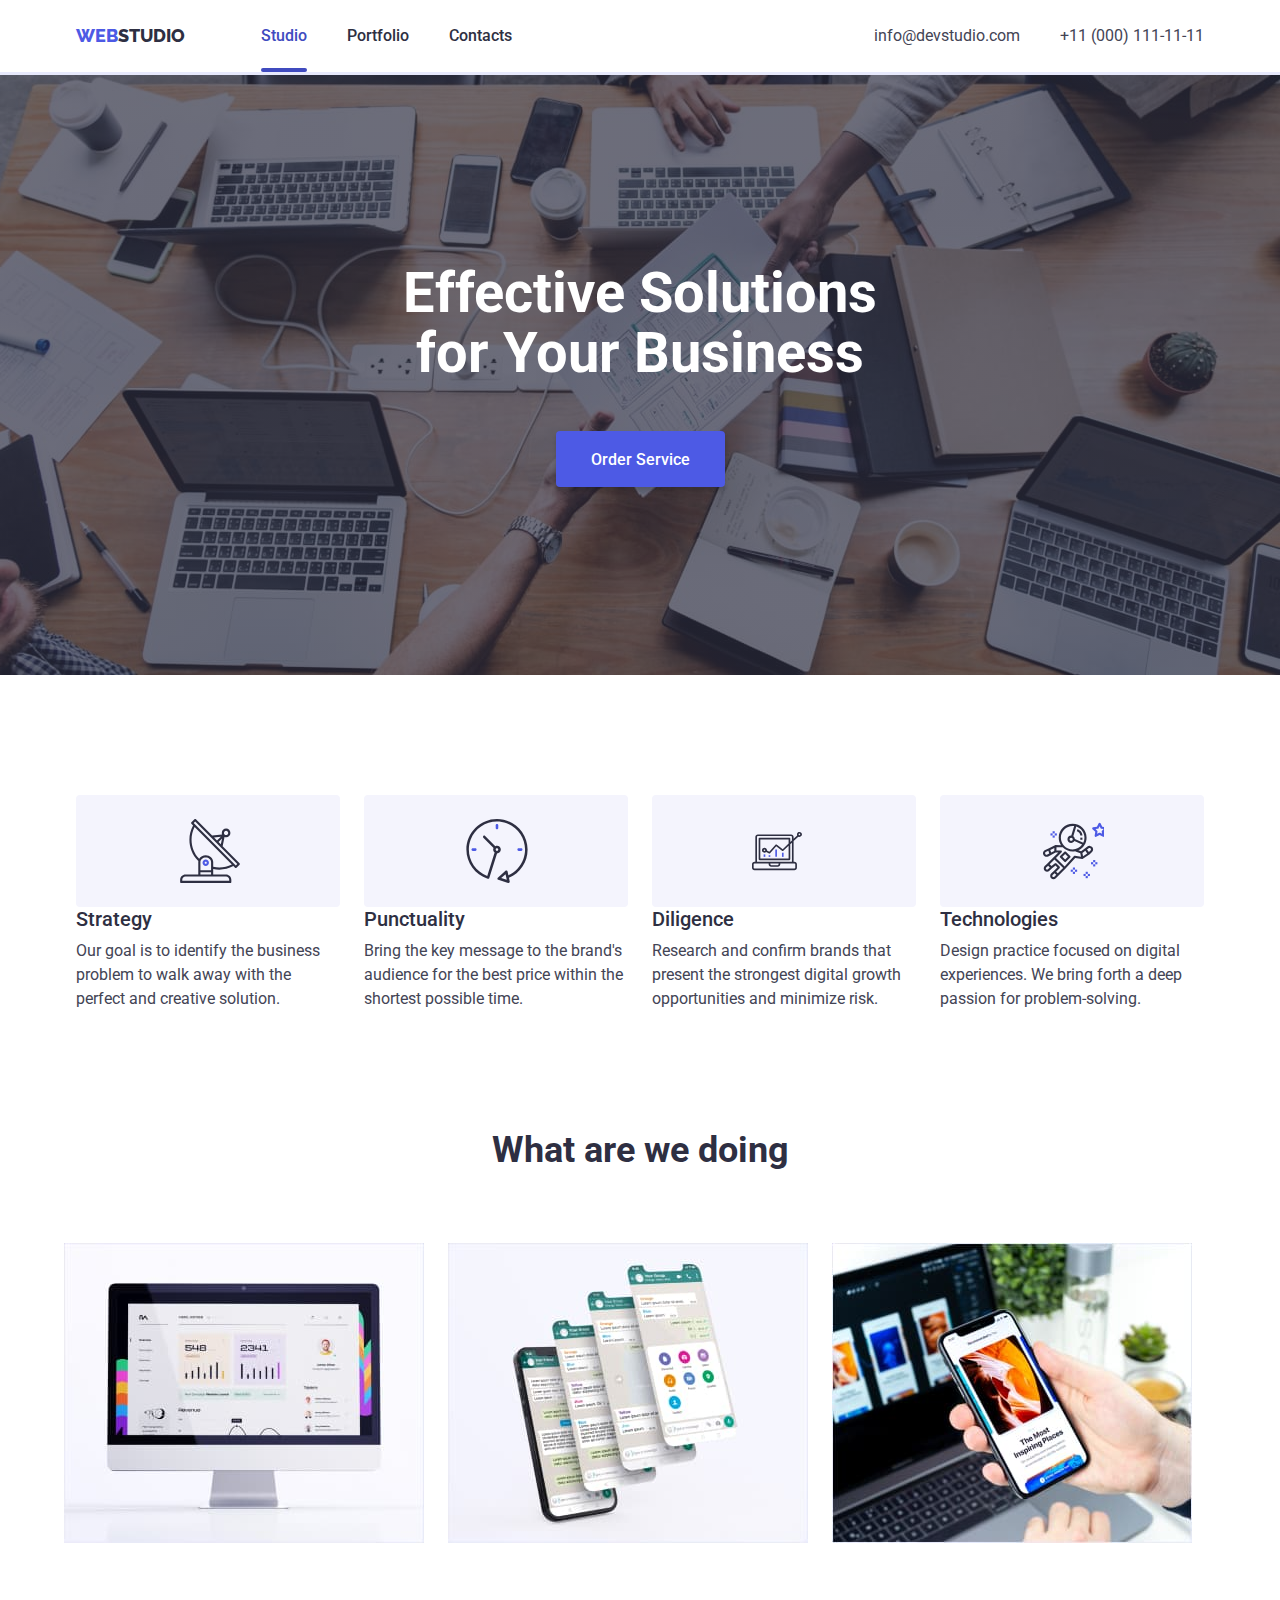
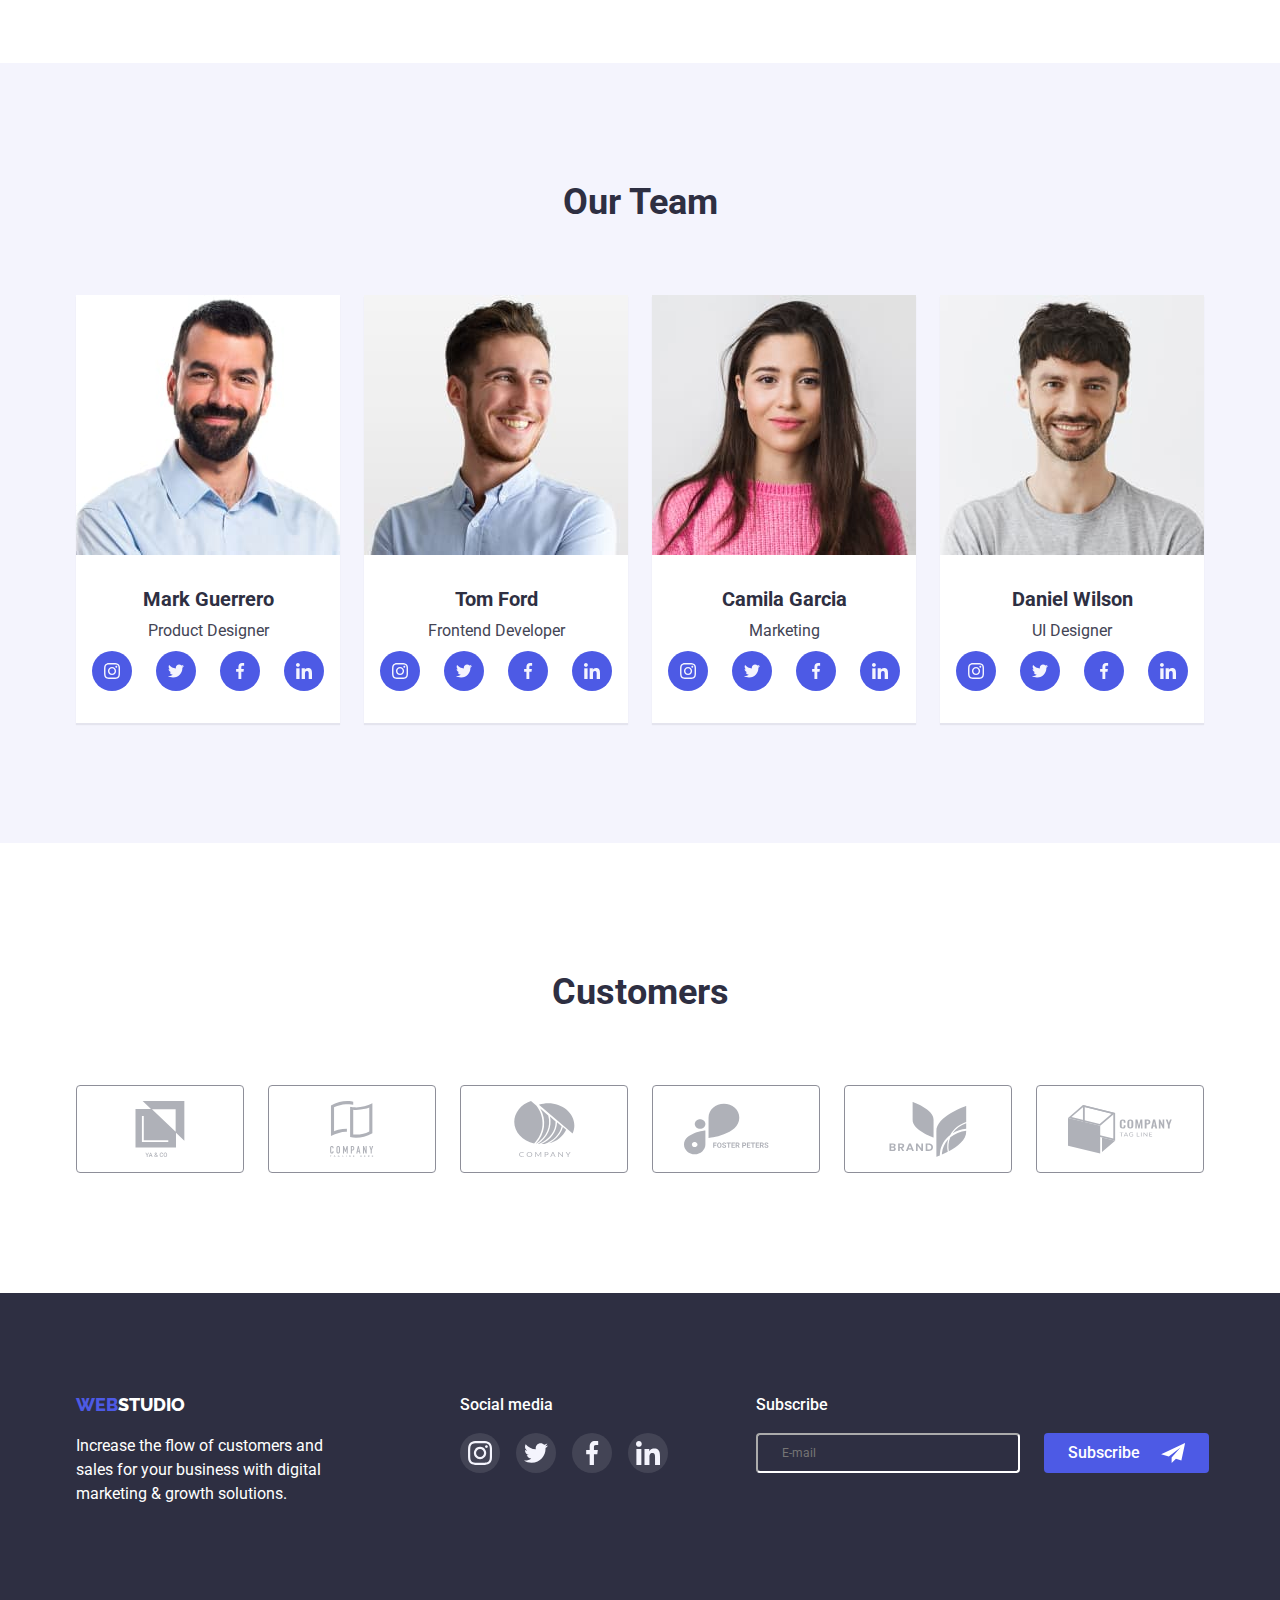
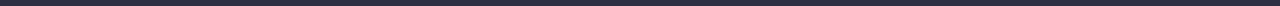
==== commit 31004190: "modal" ====
--- a/index.html
+++ b/index.html
@@ -413,7 +413,7 @@
         </div>
       </div>
     </footer>
-    <div class="backdrop" data-modal>
+    <div class="backdrop is-hidden" data-modal>
       <div class="modal">
         <button class="modal-close" type="button" data-modal-close>
           <svg class="modal-close-svg">
--- a/css/styles.css
+++ b/css/styles.css
@@ -916,17 +916,20 @@
 .modal-form-check-desc::before{
     width: 18px;height: 18px;
     border: 1px solid #303030;
-    display: block;
+    display: flex;
     cursor: pointer;
     border-radius: 4px;
     margin-right: 10px;
     content: '';
+    flex-wrap: nowrap;
     
-flex-wrap: nowrap;
+
 }
 .modal-form-check:checked + .modal-form-check-desc::before{
 background-color: var(--pressed-state);
 background-image: url(../images/checkbox-on.svg);
+background-repeat: no-repeat;
+background-position: center;
 }
 .modal-form-check:focus + .modal-form-check-desc::before {
     outline: 1px solid var(--pressed-state);
@@ -937,6 +940,7 @@
     font-size: 12px;
     line-height: 1.33;
     margin-bottom: 24px;
+    flex-wrap: nowrap;
 }
 /*modal-button-submit*/
 
